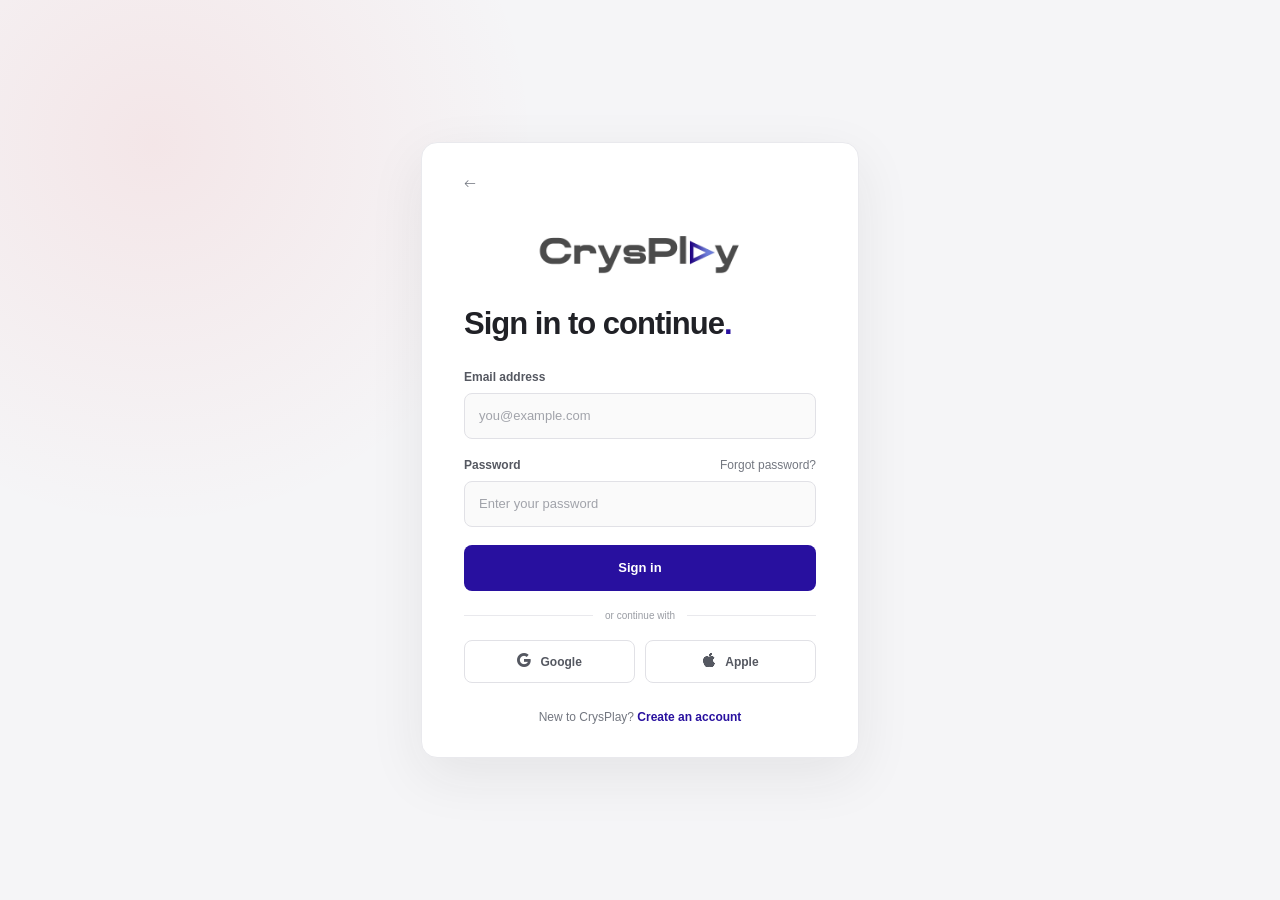
==== login/index.html @ dc9333ae "login screen added" ====
<!DOCTYPE html>
<html lang="en">
<head>
    <meta charset="UTF-8">
    <meta name="viewport" content="width=device-width, initial-scale=1.0">
    <meta name="description" content="Sign in to Crystal Play kz">
    <link rel="icon" type="image/svg+xml" href="../assets/icons/favicon.svg">
    <link href="https://cdn.jsdelivr.net/npm/bootstrap@5.0.2/dist/css/bootstrap.min.css" rel="stylesheet">
    <link href="https://cdn.jsdelivr.net/npm/bootstrap-icons@1.9.1/font/bootstrap-icons.css" rel="stylesheet">
    <link rel="stylesheet" href="styles.css">
    <title>Sign In | Crystal Play kz</title>
</head>
<body>
    <main class="login-shell">
        <section class="login-card" aria-labelledby="login-title">
            <a class="back-link" href="../index.html"><i class="bi bi-arrow-left" aria-hidden="true"></i></a>
            <div class="brand-lockup">
                <img src="../assets/general/logo.png" class="logo" alt="CrysPlay">
            </div>
            <div class="login-heading">
                <h1 id="login-title">Sign in to continue<span>.</span></h1>
            </div>
            <form class="signin-form">
                <div class="form-group">
                    <label for="email" class="form-label">Email address</label>
                    <input id="email" name="email" type="email" class="form-control" autocomplete="email" placeholder="you@example.com" required>
                </div>
                <div class="form-group">
                    <div class="password-label-row">
                        <label for="password" class="form-label">Password</label>
                        <a class="small-link">Forgot password?</a>
                    </div>
                    <input id="password" name="password" type="password" class="form-control" autocomplete="current-password" placeholder="Enter your password" required>
                </div>
                <button type="button" class="btn btn-primary submit-button">Sign in</button>
                <div class="divider" aria-hidden="true"><span>or continue with</span></div>
                <div class="social-actions">
                    <button type="button" class="btn social-button"><i class="bi bi-google" aria-hidden="true"></i> Google</button>
                    <button type="button" class="btn social-button"><i class="bi bi-apple" aria-hidden="true"></i> Apple</button>
                </div>
            </form>
            <p class="signup-prompt">New to CrysPlay? <a class="small-link">Create an account</a></p>
        </section>
    </main>
</body>
</html>
---- login/styles.css ----
:root {
  --accent: #28109f;
  --ink: #202126;
  --muted: #737780;
  --line: #e9e9ed;
  --surface: #f5f5f7;
}

* {
    box-sizing: border-box;
}

body {
    min-width: 320px;
    min-height: 100vh;
    margin: 0;
    color: var(--ink);
    background:
        radial-gradient(circle at 12% 16%, rgba(230, 53, 53, .08), transparent 24rem),
        var(--surface);
    font-family: "Segoe UI", Arial, sans-serif;
}

.login-shell {
    display: grid;
    min-height: 100vh;
    place-items: center;
    padding: 34px 20px;
}

.login-card {
    position: relative;
    width: min(100%, 438px);
    padding: 28px 42px 31px;
    border: 1px solid var(--line);
    border-radius: 16px;
    background: #fff;
    box-shadow: 0 18px 55px rgba(32, 33, 38, .08);
}

.back-link,
.small-link {
    color: var(--muted);
    font-size: 12px;
    text-decoration: none;
    transition: color .2s ease;
}

.back-link {
    display: inline-flex;
    align-items: center;
    gap: 7px;
    font-weight: 600;
}

.back-link:hover,
.small-link:hover {
    color: var(--accent);
}

.brand-lockup {
    margin: 30px 0 25px;
    text-align: center;
}

.logo {
    width: min(100%, 220px);
    height: auto;
}

.brand-rule {
    display: block;
    width: 32px;
    height: 3px;
    margin: 17px auto 0;
    border-radius: 99px;
    background: var(--accent);
}

.login-heading {
    margin-bottom: 25px;
}

.eyebrow {
    margin: 0 0 7px;
    color: #878a92;
    font-size: 9px;
    font-weight: 700;
    letter-spacing: 1.7px;
}

h1 {
    margin: 0;
    color: var(--ink);
    font-size: clamp(25px, 5vw, 31px);
    font-weight: 700;
    letter-spacing: -1px;
}

h1 span {
    color: var(--accent);
}

.subtitle {
    margin: 8px 0 0;
    color: var(--muted);
    font-size: 13px;
}

.signin-form {
    display: grid;
    gap: 17px;
}

.form-group {
    display: grid;
    gap: 7px;
}

.form-label {
    margin: 0;
    color: #555861;
    font-size: 12px;
    font-weight: 650;
}

.password-label-row {
    display: flex;
    align-items: center;
    justify-content: space-between;
}

.form-control {
    min-height: 46px;
    padding: 11px 14px;
    border: 1px solid #e1e1e6;
    border-radius: 8px;
    color: var(--ink);
    background: #fafafa;
    font-size: 13px;
    box-shadow: none;
}

.form-control::placeholder {
    color: #a1a3aa;
}

.form-control:focus {
    border-color: rgba(230, 53, 53, .65);
    background: #fff;
    box-shadow: 0 0 0 3px rgba(230, 53, 53, .1);
}

.submit-button {
    min-height: 46px;
    margin-top: 1px;
    border: 0;
    border-radius: 8px;
    background: var(--accent);
    font-size: 13px;
    font-weight: 650;
    transition: background .2s ease, transform .2s ease;
}

.submit-button:hover,
.submit-button:focus {
    background: #2a27de;
}

.submit-button:active {
    transform: translateY(1px);
}

.divider {
    display: flex;
    align-items: center;
    gap: 12px;
    color: #9a9da4;
    font-size: 10px;
    white-space: nowrap;
}

.divider::before,
.divider::after {
    height: 1px;
    flex: 1;
    content: "";
    background: var(--line);
}

.social-actions {
    display: grid;
    grid-template-columns: 1fr 1fr;
    gap: 10px;
}

.social-button {
    min-height: 43px;
    border: 1px solid #e1e1e6;
    border-radius: 8px;
    color: #555861;
    background: #fff;
    font-size: 12px;
    font-weight: 650;
    transition: border-color .2s ease, background .2s ease;
}

.social-button:hover,
.social-button:focus {
    border-color: #c9cad0;
    background: var(--surface);
    color: var(--ink);
}

.social-button i {
    margin-right: 6px;
    font-size: 14px;
}

.signup-prompt {
    margin: 25px 0 0;
    color: var(--muted);
    font-size: 12px;
    text-align: center;
}

.signup-prompt .small-link {
    color: var(--accent);
    font-weight: 650;
}

@media (max-width: 480px) {
    .login-shell {
        padding: 18px 12px;
    }

    .login-card {
        padding: 24px 22px 27px;
    }
}
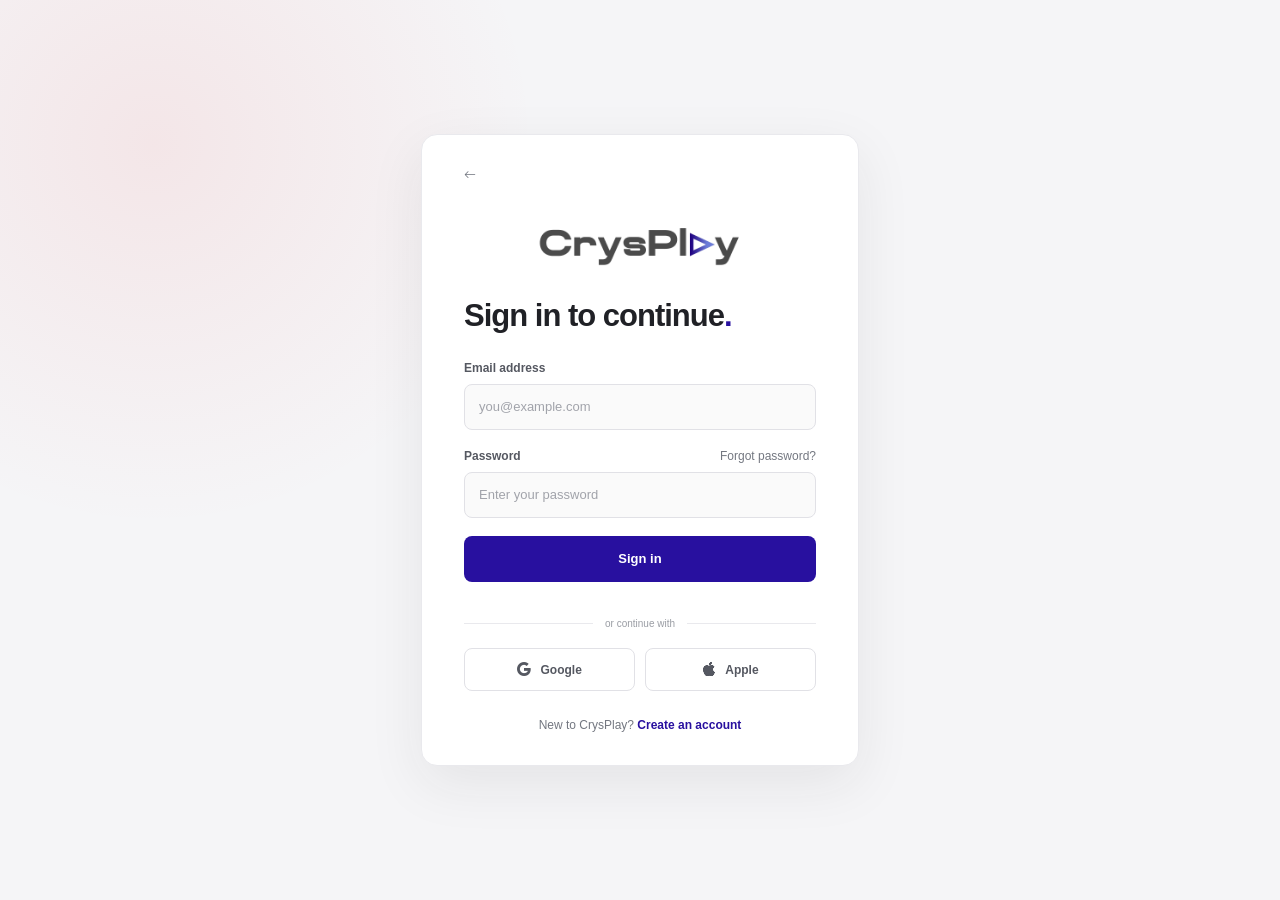
==== commit 07ece601: "basic login form validation" ====
--- a/login/index.html
+++ b/login/index.html
@@ -3,12 +3,13 @@
 <head>
     <meta charset="UTF-8">
     <meta name="viewport" content="width=device-width, initial-scale=1.0">
-    <meta name="description" content="Sign in to Crystal Play kz">
-    <link rel="icon" type="image/svg+xml" href="../assets/icons/favicon.svg">
+    <meta name="description" content="Sign in to CrysPlay">
+    <link rel="icon" type="favicon" href="../assets/general/favicon.png">
     <link href="https://cdn.jsdelivr.net/npm/bootstrap@5.0.2/dist/css/bootstrap.min.css" rel="stylesheet">
     <link href="https://cdn.jsdelivr.net/npm/bootstrap-icons@1.9.1/font/bootstrap-icons.css" rel="stylesheet">
     <link rel="stylesheet" href="styles.css">
-    <title>Sign In | Crystal Play kz</title>
+    <title>Sign In | CrysPlay</title>
+    <script src="script.js" defer></script>
 </head>
 <body>
     <main class="login-shell">
@@ -32,7 +33,8 @@
                     </div>
                     <input id="password" name="password" type="password" class="form-control" autocomplete="current-password" placeholder="Enter your password" required>
                 </div>
-                <button type="button" class="btn btn-primary submit-button">Sign in</button>
+                <button type="submit" class="btn btn-primary submit-button">Sign in</button>
+                <p id="login-status" role="status" class="mb-0"></p>
                 <div class="divider" aria-hidden="true"><span>or continue with</span></div>
                 <div class="social-actions">
                     <button type="button" class="btn social-button"><i class="bi bi-google" aria-hidden="true"></i> Google</button>
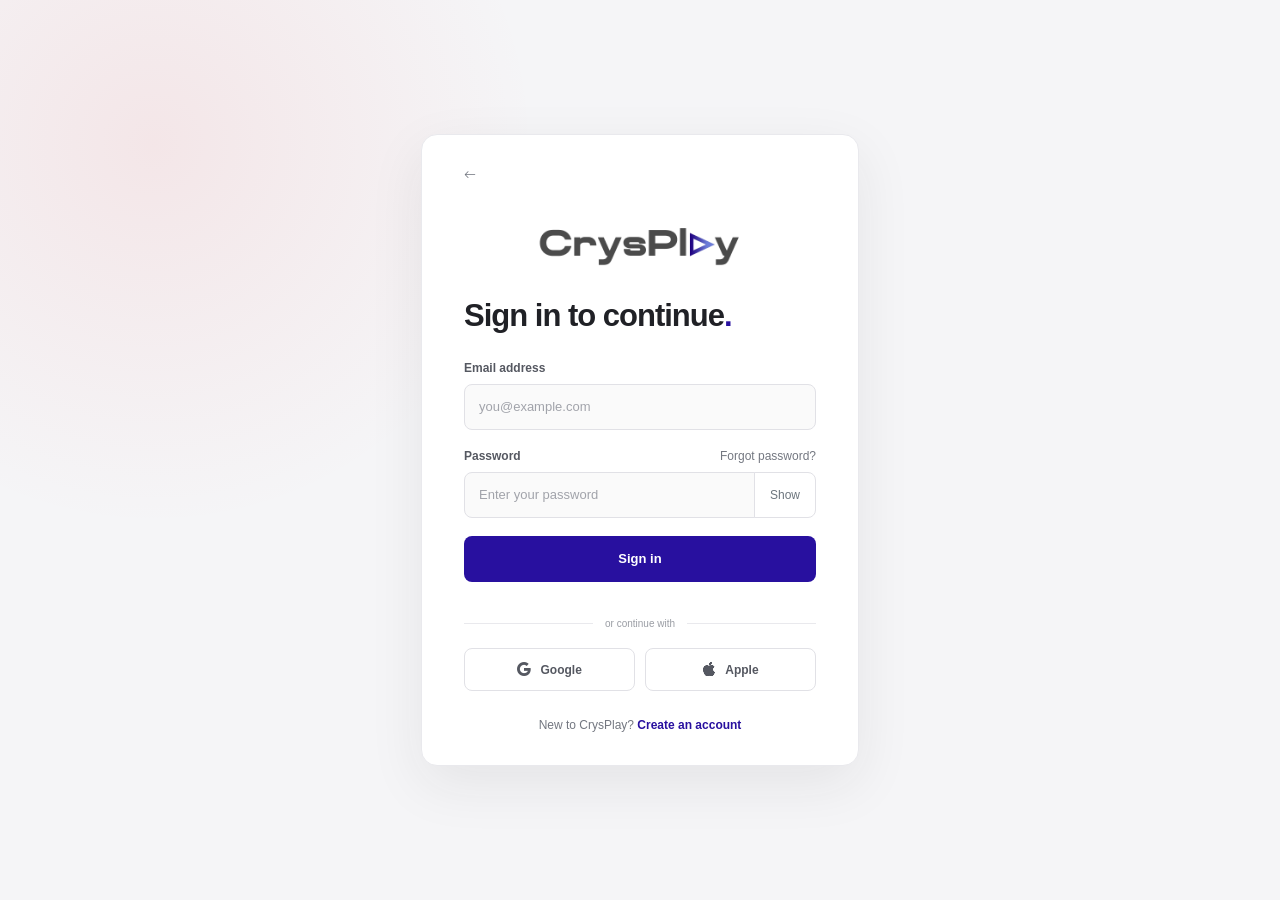
==== commit 5681f378: "Password toggle added" ====
--- a/login/index.html
+++ b/login/index.html
@@ -21,17 +21,22 @@
             <div class="login-heading">
                 <h1 id="login-title">Sign in to continue<span>.</span></h1>
             </div>
-            <form class="signin-form">
+            <form class="signin-form needs-validation" novalidate>
                 <div class="form-group">
                     <label for="email" class="form-label">Email address</label>
-                    <input id="email" name="email" type="email" class="form-control" autocomplete="email" placeholder="you@example.com" required>
+                    <input id="email" name="email" type="email" class="form-control" autocomplete="email" placeholder="you@example.com" aria-describedby="email-error" required>
+                    <div id="email-error" class="invalid-feedback" aria-live="polite"></div>
                 </div>
                 <div class="form-group">
                     <div class="password-label-row">
                         <label for="password" class="form-label">Password</label>
                         <a class="small-link">Forgot password?</a>
                     </div>
-                    <input id="password" name="password" type="password" class="form-control" autocomplete="current-password" placeholder="Enter your password" required>
+                    <div class="input-group has-validation">
+                        <input id="password" name="password" type="password" class="form-control" autocomplete="current-password" placeholder="Enter your password" required>
+                        <button id="toggle-password" type="button" class="btn btn-outline-secondary password-toggle">Show</button>
+                        <div id="password-error" class="invalid-feedback"></div>
+                    </div>
                 </div>
                 <button type="submit" class="btn btn-primary submit-button">Sign in</button>
                 <p id="login-status" role="status" class="mb-0"></p>
--- a/login/styles.css
+++ b/login/styles.css
@@ -151,6 +151,13 @@
     box-shadow: 0 0 0 3px rgba(230, 53, 53, .1);
 }
 
+.password-toggle {
+    min-width: 62px;
+    border-color: #e1e1e6;
+    border-radius: 8px;
+    font-size: 12px;
+}
+
 .submit-button {
     min-height: 46px;
     margin-top: 1px;
